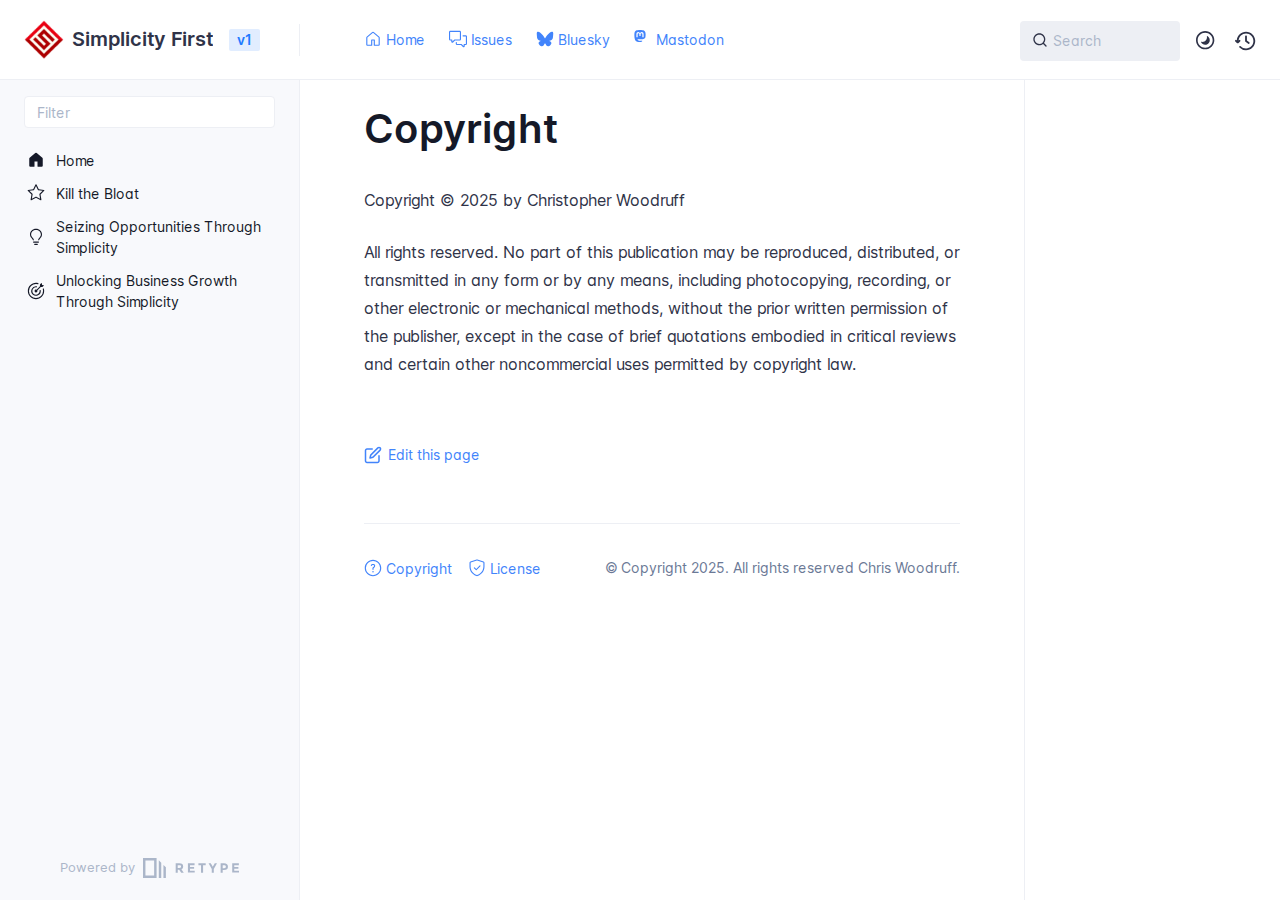
==== copyright/index.html @ 8ca4e06e "Refreshes Retype-generated documentation." ====
<!DOCTYPE html>
<html lang="en" class="h-full">
<head>
    <script async src="https://www.googletagmanager.com/gtag/js?id=G-XQ086SCL5T"></script>
    <script data-cfasync="false">window.dataLayer = window.dataLayer || [];function gtag(){dataLayer.push(arguments);}gtag('js', new Date());gtag('config', 'G-XQ086SCL5T');</script>

    <meta charset="UTF-8">
    <meta name="viewport" content="width=device-width,initial-scale=1">
    <meta name="turbo-root" content="/simplicity-first-dev">
    <meta name="turbo-cache-control" content="no-cache" data-turbo-track="reload" data-track-token="3.6.0.795551526939">

    <!-- See retype.com -->
    <meta name="generator" content="Retype 3.6.0">

    <!-- Primary Meta Tags -->
    <title>Copyright</title>
    <meta name="title" content="Copyright">
    <meta name="description" content="Copyright © 2025 by Christopher Woodruff">

    <!-- Canonical -->
    <link rel="canonical" href="https://cwoodruff.github.io/simplicity-first-dev/copyright/">

    <!-- Open Graph / Facebook -->
    <meta property="og:type" content="website">
    <meta property="og:url" content="https://cwoodruff.github.io/simplicity-first-dev/copyright/">
    <meta property="og:title" content="Copyright">
    <meta property="og:description" content="Copyright © 2025 by Christopher Woodruff">

    <!-- Twitter -->
    <meta property="twitter:card" content="summary_large_image">
    <meta property="twitter:url" content="https://cwoodruff.github.io/simplicity-first-dev/copyright/">
    <meta property="twitter:title" content="Copyright">
    <meta property="twitter:description" content="Copyright © 2025 by Christopher Woodruff">

    <script data-cfasync="false">(function () { var el = document.documentElement, m = localStorage.getItem("doc_theme"), wm = window.matchMedia; if (m === "dark" || (!m && wm && wm("(prefers-color-scheme: dark)").matches)) { el.classList.add("dark") } else { el.classList.remove("dark") } })();</script>

    <link href="../images/favicon.ico" rel="icon">
    <link href="../resources/css/retype.css?v=3.6.0.795551526939" rel="stylesheet">

    <script data-cfasync="false" src="../resources/js/config.js?v=3.6.0.795551526939" data-turbo-eval="false" defer></script>
    <script data-cfasync="false" src="../resources/js/retype.js?v=3.6.0" data-turbo-eval="false" defer></script>
    <script id="lunr-js" data-cfasync="false" src="../resources/js/lunr.js?v=3.6.0.795551526939" data-turbo-eval="false" defer></script>
</head>
<body>
    <div id="docs-app" class="relative text-base antialiased text-gray-700 bg-white font-body dark:bg-dark-850 dark:text-dark-300">
        <div class="absolute bottom-0 left-0 bg-gray-100 dark:bg-dark-800" style="top: 5rem; right: 50%"></div>
    
        <header id="docs-site-header" class="sticky top-0 z-30 flex w-full h-16 bg-white border-b border-gray-200 md:h-20 dark:bg-dark-850 dark:border-dark-650">
            <div class="container relative flex items-center justify-between pr-6 grow md:justify-start">
                <!-- Mobile menu button skeleton -->
                <button v-cloak class="skeleton docs-mobile-menu-button flex items-center justify-center shrink-0 overflow-hidden dark:text-white focus:outline-none rounded-full w-10 h-10 ml-3.5 md:hidden"><svg xmlns="http://www.w3.org/2000/svg" class="mb-px shrink-0" width="24" height="24" viewBox="0 0 24 24" role="presentation" style="margin-bottom: 0px;"><g fill="currentColor"><path d="M2 4h20v2H2zM2 11h20v2H2zM2 18h20v2H2z"></path></g></svg></button>
                <div v-cloak id="docs-sidebar-toggle"></div>
        
                <!-- Logo -->
                <div class="flex items-center justify-between h-full py-2 md:w-75">
                    <div class="flex items-center px-2 md:px-6">
                        <a id="docs-site-logo" href="../" class="flex items-center leading-snug text-xl">
                            <span class="w-10 mr-2 grow-0 shrink-0 overflow-hidden">
                                <img class="max-h-10 dark:hidden md:inline-block" src="../images/simplicity-first-200.png">
                                <img class="max-h-10 hidden dark:inline-block" src="../images/simplicity-first-200.png">
                            </span>
                            <span class="dark:text-white font-semibold line-clamp-1 md:line-clamp-2">Simplicity First</span>
                        </a><span class="hidden px-2 py-1 ml-4 text-sm font-semibold leading-none text-root-logo-label-text bg-root-logo-label-bg rounded-sm md:inline-block">v1</span>
                    </div>
        
                    <span class="hidden h-8 border-r md:inline-block dark:border-dark-650"></span>
                </div>
        
                <div class="flex justify-between md:grow">
                    <!-- Top Nav -->
                    <nav class="hidden md:flex">
                        <ul class="flex flex-col mb-4 md:pl-16 md:mb-0 md:flex-row md:items-center">
                            <li class="mr-6">
                                <a class="py-2 md:mb-0 inline-flex items-center text-sm whitespace-nowrap transition-colors duration-200 ease-linear md:text-blue-500 dark:text-blue-400 hover:text-blue-800 dark:hover:text-blue-200" href="../">
                                    <svg xmlns="http://www.w3.org/2000/svg" class="mb-px mr-1" width="18" height="18" viewBox="0 0 24 24" role="presentation">
                                        <g fill="currentColor">
                                            <path d="M11.03 2.59a1.501 1.501 0 0 1 1.94 0l7.5 6.363a1.5 1.5 0 0 1 .53 1.144V19.5a1.5 1.5 0 0 1-1.5 1.5h-5.75a.75.75 0 0 1-.75-.75V14h-2v6.25a.75.75 0 0 1-.75.75H4.5A1.5 1.5 0 0 1 3 19.5v-9.403c0-.44.194-.859.53-1.144ZM12 3.734l-7.5 6.363V19.5h5v-6.25a.75.75 0 0 1 .75-.75h3.5a.75.75 0 0 1 .75.75v6.25h5v-9.403Z"/>
                                        </g>
                                    </svg>
                                    <span>Home</span>
                                </a>
                            </li>
                            <li class="mr-6">
                                <a class="py-2 md:mb-0 inline-flex items-center text-sm whitespace-nowrap transition-colors duration-200 ease-linear md:text-blue-500 dark:text-blue-400 hover:text-blue-800 dark:hover:text-blue-200" href="https://github.com/cwoodruff/simplicity-first-dev/issues" target="_blank">
                                    <svg xmlns="http://www.w3.org/2000/svg" class="mb-px mr-1" width="18" height="18" viewBox="0 0 24 24" role="presentation">
                                        <g fill="currentColor">
                                            <path d="M1.75 1h12.5c.966 0 1.75.784 1.75 1.75v9.5A1.75 1.75 0 0 1 14.25 14H8.061l-2.574 2.573A1.458 1.458 0 0 1 3 15.543V14H1.75A1.75 1.75 0 0 1 0 12.25v-9.5C0 1.784.784 1 1.75 1ZM1.5 2.75v9.5c0 .138.112.25.25.25h2a.75.75 0 0 1 .75.75v2.19l2.72-2.72a.749.749 0 0 1 .53-.22h6.5a.25.25 0 0 0 .25-.25v-9.5a.25.25 0 0 0-.25-.25H1.75a.25.25 0 0 0-.25.25Z"/><path d="M22.5 8.75a.25.25 0 0 0-.25-.25h-3.5a.75.75 0 0 1 0-1.5h3.5c.966 0 1.75.784 1.75 1.75v9.5A1.75 1.75 0 0 1 22.25 20H21v1.543a1.457 1.457 0 0 1-2.487 1.03L15.939 20H10.75A1.75 1.75 0 0 1 9 18.25v-1.465a.75.75 0 0 1 1.5 0v1.465c0 .138.112.25.25.25h5.5a.75.75 0 0 1 .53.22l2.72 2.72v-2.19a.75.75 0 0 1 .75-.75h2a.25.25 0 0 0 .25-.25v-9.5Z"/>
                                        </g>
                                    </svg>
                                    <span>Issues</span>
                                </a>
                            </li>
                            <li class="mr-6">
                                <a class="py-2 md:mb-0 inline-flex items-center text-sm whitespace-nowrap transition-colors duration-200 ease-linear md:text-blue-500 dark:text-blue-400 hover:text-blue-800 dark:hover:text-blue-200" href="https://bsky.app/profile/woodruff.dev" target="_blank">
                                    <svg xmlns="http://www.w3.org/2000/svg" class="mb-px mr-1" width="18" height="18" viewBox="0 0 24 24" role="presentation">
                                        <g fill="currentColor">
                                            <path d="M18.231,3.618c-2.312,1.736-4.785,5.107-5.948,7.244c-0.123,0.226-0.444,0.226-0.567,0	c-1.163-2.137-3.636-5.508-5.948-7.244C3.949,2.252,1,1.195,1,4.559c0,0.672,0.385,5.643,0.611,6.451	c0.606,2.169,2.454,3.089,4.437,3.195c0.19,0.01,0.222,0.261,0.043,0.324c-2.988,1.048-3.518,3.196-1.424,5.344	c3.826,3.894,5.814,0.647,6.733-1.514c0.224-0.525,0.977-0.525,1.2,0c0.92,2.161,2.907,5.408,6.733,1.514	c2.093-2.148,1.564-4.296-1.424-5.344c-0.179-0.063-0.146-0.313,0.043-0.324c1.983-0.106,3.83-1.026,4.437-3.195	C22.615,10.203,23,5.231,23,4.559C23,1.195,20.051,2.252,18.231,3.618z"></path>
                                        </g>
                                    </svg>
                                    <span>Bluesky</span>
                                </a>
                            </li>
                            <li class="mr-6">
                                <a class="py-2 md:mb-0 inline-flex items-center text-sm whitespace-nowrap transition-colors duration-200 ease-linear md:text-blue-500 dark:text-blue-400 hover:text-blue-800 dark:hover:text-blue-200" href="https://mastodon.social/@cwoodruff" target="_blank">
                                    <svg xmlns="http://www.w3.org/2000/svg" class="mb-px mr-1" width="18" height="18" viewBox="0 0 24 24" role="presentation">
                                        <g fill="currentColor">
                                            <path d="M11.19 12.195c2.016-.24 3.77-1.475 3.99-2.603.348-1.778.32-4.339.32-4.339 0-3.47-2.286-4.488-2.286-4.488C12.062.238 10.083.017 8.027 0h-.05C5.92.017 3.942.238 2.79.765c0 0-2.285 1.017-2.285 4.488l-.002.662c-.004.64-.007 1.35.011 2.091.083 3.394.626 6.74 3.78 7.57 1.454.383 2.703.463 3.709.408 1.823-.1 2.847-.647 2.847-.647l-.06-1.317s-1.303.41-2.767.36c-1.45-.05-2.98-.156-3.215-1.928a4 4 0 0 1-.033-.496s1.424.346 3.228.428c1.103.05 2.137-.064 3.188-.189zm1.613-2.47H11.13v-4.08c0-.859-.364-1.295-1.091-1.295-.804 0-1.207.517-1.207 1.541v2.233H7.168V5.89c0-1.024-.403-1.541-1.207-1.541-.727 0-1.091.436-1.091 1.296v4.079H3.197V5.522q0-1.288.66-2.046c.456-.505 1.052-.764 1.793-.764.856 0 1.504.328 1.933.983L8 4.39l.417-.695c.429-.655 1.077-.983 1.934-.983.74 0 1.336.259 1.791.764q.662.757.661 2.046z"/>
                                        </g>
                                    </svg>
                                    <span>Mastodon</span>
                                </a>
                            </li>
        
                        </ul>
                    </nav>
        
                    <!-- Header Right Skeleton -->
                    <div v-cloak class="flex justify-end grow skeleton">
        
                        <!-- Search input mock -->
                        <div class="relative hidden w-40 lg:block lg:max-w-sm lg:ml-auto">
                            <div class="absolute flex items-center justify-center h-full pl-3 dark:text-dark-300">
                                <svg xmlns="http://www.w3.org/2000/svg" class="icon-base" width="16" height="16" viewBox="0 0 24 24" aria-labelledby="icon" role="presentation" style="margin-bottom: 1px;"><g fill="currentColor" ><path d="M21.71 20.29l-3.68-3.68A8.963 8.963 0 0020 11c0-4.96-4.04-9-9-9s-9 4.04-9 9 4.04 9 9 9c2.12 0 4.07-.74 5.61-1.97l3.68 3.68c.2.19.45.29.71.29s.51-.1.71-.29c.39-.39.39-1.03 0-1.42zM4 11c0-3.86 3.14-7 7-7s7 3.14 7 7c0 1.92-.78 3.66-2.04 4.93-.01.01-.02.01-.02.01-.01.01-.01.01-.01.02A6.98 6.98 0 0111 18c-3.86 0-7-3.14-7-7z" ></path></g></svg>
                            </div>
                            <input class="w-full h-10 placeholder-gray-400 transition-colors duration-200 ease-in bg-gray-200 border border-transparent rounded md:text-sm hover:bg-white hover:border-gray-300 focus:outline-none focus:bg-white focus:border-gray-500 dark:bg-dark-600 dark:border-dark-600 dark:placeholder-dark-400" style="padding: 0.625rem 0.75rem 0.625rem 2rem" type="text" placeholder="Search">
                        </div>
        
                        <!-- Mobile search button -->
                        <div class="flex items-center justify-center w-10 h-10 lg:hidden">
                            <svg xmlns="http://www.w3.org/2000/svg" class="shrink-0 icon-base" width="20" height="20" viewBox="0 0 24 24" aria-labelledby="icon" role="presentation" style="margin-bottom: 0px;"><g fill="currentColor" ><path d="M21.71 20.29l-3.68-3.68A8.963 8.963 0 0020 11c0-4.96-4.04-9-9-9s-9 4.04-9 9 4.04 9 9 9c2.12 0 4.07-.74 5.61-1.97l3.68 3.68c.2.19.45.29.71.29s.51-.1.71-.29c.39-.39.39-1.03 0-1.42zM4 11c0-3.86 3.14-7 7-7s7 3.14 7 7c0 1.92-.78 3.66-2.04 4.93-.01.01-.02.01-.02.01-.01.01-.01.01-.01.02A6.98 6.98 0 0111 18c-3.86 0-7-3.14-7-7z" ></path></g></svg>
                        </div>
        
                        <!-- Dark mode switch placeholder -->
                        <div class="w-10 h-10 lg:ml-2"></div>
        
                        <!-- History button -->
                        <div class="flex items-center justify-center w-10 h-10" style="margin-right: -0.625rem;">
                            <svg xmlns="http://www.w3.org/2000/svg" class="shrink-0 icon-base" width="22" height="22" viewBox="0 0 24 24" aria-labelledby="icon" role="presentation" style="margin-bottom: 0px;"><g fill="currentColor" ><g ><path d="M12.01 6.01c-.55 0-1 .45-1 1V12a1 1 0 00.4.8l3 2.22a.985.985 0 001.39-.2.996.996 0 00-.21-1.4l-2.6-1.92V7.01c.02-.55-.43-1-.98-1z"></path><path d="M12.01 1.91c-5.33 0-9.69 4.16-10.05 9.4l-.29-.26a.997.997 0 10-1.34 1.48l1.97 1.79c.19.17.43.26.67.26s.48-.09.67-.26l1.97-1.79a.997.997 0 10-1.34-1.48l-.31.28c.34-4.14 3.82-7.41 8.05-7.41 4.46 0 8.08 3.63 8.08 8.09s-3.63 8.08-8.08 8.08c-2.18 0-4.22-.85-5.75-2.4a.996.996 0 10-1.42 1.4 10.02 10.02 0 007.17 2.99c5.56 0 10.08-4.52 10.08-10.08.01-5.56-4.52-10.09-10.08-10.09z"></path></g></g></svg>
                        </div>
                    </div>
        
                    <div v-cloak class="flex justify-end grow">
                        <div id="docs-mobile-search-button"></div>
                        <doc-search-desktop></doc-search-desktop>
        
                        <doc-theme-switch class="lg:ml-2"></doc-theme-switch>
                        <doc-history></doc-history>
                    </div>
                </div>
            </div>
        </header>
    
        <div class="container relative flex bg-white">
            <!-- Sidebar Skeleton -->
            <div v-cloak class="fixed flex flex-col shrink-0 duration-300 ease-in-out bg-gray-100 border-gray-200 sidebar top-20 w-75 border-r h-screen md:sticky transition-transform skeleton dark:bg-dark-800 dark:border-dark-650">
            
                <!-- Render this div, if config.showSidebarFilter is `true` -->
                <div class="flex items-center h-16 px-6">
                    <input class="w-full h-8 px-3 py-2 transition-colors duration-200 ease-linear bg-white border border-gray-200 rounded shadow-none text-sm focus:outline-none focus:border-gray-600 dark:bg-dark-600 dark:border-dark-600" type="text" placeholder="Filter">
                </div>
            
                <div class="pl-6 mt-1 mb-4">
                    <div class="w-32 h-3 mb-4 bg-gray-200 rounded-full loading dark:bg-dark-600"></div>
                    <div class="w-48 h-3 mb-4 bg-gray-200 rounded-full loading dark:bg-dark-600"></div>
                    <div class="w-40 h-3 mb-4 bg-gray-200 rounded-full loading dark:bg-dark-600"></div>
                    <div class="w-32 h-3 mb-4 bg-gray-200 rounded-full loading dark:bg-dark-600"></div>
                    <div class="w-48 h-3 mb-4 bg-gray-200 rounded-full loading dark:bg-dark-600"></div>
                    <div class="w-40 h-3 mb-4 bg-gray-200 rounded-full loading dark:bg-dark-600"></div>
                </div>
            
                <div class="shrink-0 mt-auto bg-transparent dark:border-dark-650">
                    <a class="flex items-center justify-center flex-nowrap h-16 text-gray-400 dark:text-dark-400 hover:text-gray-700 dark:hover:text-dark-300 transition-colors duration-150 ease-in docs-powered-by" target="_blank" href="https://retype.com/" rel="noopener">
                        <span class="text-xs whitespace-nowrap">Powered by</span>
                        <svg xmlns="http://www.w3.org/2000/svg" class="ml-2" fill="currentColor" width="96" height="20" overflow="visible"><path d="M0 0v20h13.59V0H0zm11.15 17.54H2.44V2.46h8.71v15.08zM15.8 20h2.44V4.67L15.8 2.22zM20.45 6.89V20h2.44V9.34z"/><g><path d="M40.16 8.44c0 1.49-.59 2.45-1.75 2.88l2.34 3.32h-2.53l-2.04-2.96h-1.43v2.96h-2.06V5.36h3.5c1.43 0 2.46.24 3.07.73s.9 1.27.9 2.35zm-2.48 1.1c.26-.23.38-.59.38-1.09 0-.5-.13-.84-.4-1.03s-.73-.28-1.39-.28h-1.54v2.75h1.5c.72 0 1.2-.12 1.45-.35zM51.56 5.36V7.2h-4.59v1.91h4.13v1.76h-4.13v1.92h4.74v1.83h-6.79V5.36h6.64zM60.09 7.15v7.48h-2.06V7.15h-2.61V5.36h7.28v1.79h-2.61zM70.81 14.64h-2.06v-3.66l-3.19-5.61h2.23l1.99 3.45 1.99-3.45H74l-3.19 5.61v3.66zM83.99 6.19c.65.55.97 1.4.97 2.55s-.33 1.98-1 2.51-1.68.8-3.04.8h-1.23v2.59h-2.06V5.36h3.26c1.42 0 2.45.28 3.1.83zm-1.51 3.65c.25-.28.37-.69.37-1.22s-.16-.92-.48-1.14c-.32-.23-.82-.34-1.5-.34H79.7v3.12h1.38c.68 0 1.15-.14 1.4-.42zM95.85 5.36V7.2h-4.59v1.91h4.13v1.76h-4.13v1.92H96v1.83h-6.79V5.36h6.64z"/></g></svg>
                    </a>
                </div>
            </div>
            
            <!-- Sidebar component -->
            <doc-sidebar v-cloak>
                <template #sidebar-footer>
                    <div class="shrink-0 mt-auto border-t md:bg-transparent md:border-none dark:border-dark-650">
            
                        <div class="py-3 px-6 md:hidden border-b dark:border-dark-650">
                            <nav>
                                <ul class="flex flex-wrap justify-center items-center">
                                    <li class="mr-6">
                                        <a class="block py-1 inline-flex items-center text-sm whitespace-nowrap transition-colors duration-200 ease-linear md:text-blue-500 dark:text-blue-400 hover:text-blue-800 dark:hover:text-blue-200" href="../">
                                            <svg xmlns="http://www.w3.org/2000/svg" class="mb-px mr-1" width="18" height="18" viewBox="0 0 24 24" role="presentation">
                                                <g fill="currentColor">
                                                    <path d="M11.03 2.59a1.501 1.501 0 0 1 1.94 0l7.5 6.363a1.5 1.5 0 0 1 .53 1.144V19.5a1.5 1.5 0 0 1-1.5 1.5h-5.75a.75.75 0 0 1-.75-.75V14h-2v6.25a.75.75 0 0 1-.75.75H4.5A1.5 1.5 0 0 1 3 19.5v-9.403c0-.44.194-.859.53-1.144ZM12 3.734l-7.5 6.363V19.5h5v-6.25a.75.75 0 0 1 .75-.75h3.5a.75.75 0 0 1 .75.75v6.25h5v-9.403Z"/>
                                                </g>
                                            </svg>
                                            <span>Home</span>
                                        </a>
                                    </li>
                                    <li class="mr-6">
                                        <a class="block py-1 inline-flex items-center text-sm whitespace-nowrap transition-colors duration-200 ease-linear md:text-blue-500 dark:text-blue-400 hover:text-blue-800 dark:hover:text-blue-200" href="https://github.com/cwoodruff/simplicity-first-dev/issues" target="_blank">
                                            <svg xmlns="http://www.w3.org/2000/svg" class="mb-px mr-1" width="18" height="18" viewBox="0 0 24 24" role="presentation">
                                                <g fill="currentColor">
                                                    <path d="M1.75 1h12.5c.966 0 1.75.784 1.75 1.75v9.5A1.75 1.75 0 0 1 14.25 14H8.061l-2.574 2.573A1.458 1.458 0 0 1 3 15.543V14H1.75A1.75 1.75 0 0 1 0 12.25v-9.5C0 1.784.784 1 1.75 1ZM1.5 2.75v9.5c0 .138.112.25.25.25h2a.75.75 0 0 1 .75.75v2.19l2.72-2.72a.749.749 0 0 1 .53-.22h6.5a.25.25 0 0 0 .25-.25v-9.5a.25.25 0 0 0-.25-.25H1.75a.25.25 0 0 0-.25.25Z"/><path d="M22.5 8.75a.25.25 0 0 0-.25-.25h-3.5a.75.75 0 0 1 0-1.5h3.5c.966 0 1.75.784 1.75 1.75v9.5A1.75 1.75 0 0 1 22.25 20H21v1.543a1.457 1.457 0 0 1-2.487 1.03L15.939 20H10.75A1.75 1.75 0 0 1 9 18.25v-1.465a.75.75 0 0 1 1.5 0v1.465c0 .138.112.25.25.25h5.5a.75.75 0 0 1 .53.22l2.72 2.72v-2.19a.75.75 0 0 1 .75-.75h2a.25.25 0 0 0 .25-.25v-9.5Z"/>
                                                </g>
                                            </svg>
                                            <span>Issues</span>
                                        </a>
                                    </li>
                                    <li class="mr-6">
                                        <a class="block py-1 inline-flex items-center text-sm whitespace-nowrap transition-colors duration-200 ease-linear md:text-blue-500 dark:text-blue-400 hover:text-blue-800 dark:hover:text-blue-200" href="https://bsky.app/profile/woodruff.dev" target="_blank">
                                            <svg xmlns="http://www.w3.org/2000/svg" class="mb-px mr-1" width="18" height="18" viewBox="0 0 24 24" role="presentation">
                                                <g fill="currentColor">
                                                    <path d="M18.231,3.618c-2.312,1.736-4.785,5.107-5.948,7.244c-0.123,0.226-0.444,0.226-0.567,0	c-1.163-2.137-3.636-5.508-5.948-7.244C3.949,2.252,1,1.195,1,4.559c0,0.672,0.385,5.643,0.611,6.451	c0.606,2.169,2.454,3.089,4.437,3.195c0.19,0.01,0.222,0.261,0.043,0.324c-2.988,1.048-3.518,3.196-1.424,5.344	c3.826,3.894,5.814,0.647,6.733-1.514c0.224-0.525,0.977-0.525,1.2,0c0.92,2.161,2.907,5.408,6.733,1.514	c2.093-2.148,1.564-4.296-1.424-5.344c-0.179-0.063-0.146-0.313,0.043-0.324c1.983-0.106,3.83-1.026,4.437-3.195	C22.615,10.203,23,5.231,23,4.559C23,1.195,20.051,2.252,18.231,3.618z"></path>
                                                </g>
                                            </svg>
                                            <span>Bluesky</span>
                                        </a>
                                    </li>
                                    <li class="mr-6">
                                        <a class="block py-1 inline-flex items-center text-sm whitespace-nowrap transition-colors duration-200 ease-linear md:text-blue-500 dark:text-blue-400 hover:text-blue-800 dark:hover:text-blue-200" href="https://mastodon.social/@cwoodruff" target="_blank">
                                            <svg xmlns="http://www.w3.org/2000/svg" class="mb-px mr-1" width="18" height="18" viewBox="0 0 24 24" role="presentation">
                                                <g fill="currentColor">
                                                    <path d="M11.19 12.195c2.016-.24 3.77-1.475 3.99-2.603.348-1.778.32-4.339.32-4.339 0-3.47-2.286-4.488-2.286-4.488C12.062.238 10.083.017 8.027 0h-.05C5.92.017 3.942.238 2.79.765c0 0-2.285 1.017-2.285 4.488l-.002.662c-.004.64-.007 1.35.011 2.091.083 3.394.626 6.74 3.78 7.57 1.454.383 2.703.463 3.709.408 1.823-.1 2.847-.647 2.847-.647l-.06-1.317s-1.303.41-2.767.36c-1.45-.05-2.98-.156-3.215-1.928a4 4 0 0 1-.033-.496s1.424.346 3.228.428c1.103.05 2.137-.064 3.188-.189zm1.613-2.47H11.13v-4.08c0-.859-.364-1.295-1.091-1.295-.804 0-1.207.517-1.207 1.541v2.233H7.168V5.89c0-1.024-.403-1.541-1.207-1.541-.727 0-1.091.436-1.091 1.296v4.079H3.197V5.522q0-1.288.66-2.046c.456-.505 1.052-.764 1.793-.764.856 0 1.504.328 1.933.983L8 4.39l.417-.695c.429-.655 1.077-.983 1.934-.983.74 0 1.336.259 1.791.764q.662.757.661 2.046z"/>
                                                </g>
                                            </svg>
                                            <span>Mastodon</span>
                                        </a>
                                    </li>
            
                                </ul>
                            </nav>
                        </div>
            
                        <a class="flex items-center justify-center flex-nowrap h-16 text-gray-400 dark:text-dark-400 hover:text-gray-700 dark:hover:text-dark-300 transition-colors duration-150 ease-in docs-powered-by" target="_blank" href="https://retype.com/" rel="noopener">
                            <span class="text-xs whitespace-nowrap">Powered by</span>
                            <svg xmlns="http://www.w3.org/2000/svg" class="ml-2" fill="currentColor" width="96" height="20" overflow="visible"><path d="M0 0v20h13.59V0H0zm11.15 17.54H2.44V2.46h8.71v15.08zM15.8 20h2.44V4.67L15.8 2.22zM20.45 6.89V20h2.44V9.34z"/><g><path d="M40.16 8.44c0 1.49-.59 2.45-1.75 2.88l2.34 3.32h-2.53l-2.04-2.96h-1.43v2.96h-2.06V5.36h3.5c1.43 0 2.46.24 3.07.73s.9 1.27.9 2.35zm-2.48 1.1c.26-.23.38-.59.38-1.09 0-.5-.13-.84-.4-1.03s-.73-.28-1.39-.28h-1.54v2.75h1.5c.72 0 1.2-.12 1.45-.35zM51.56 5.36V7.2h-4.59v1.91h4.13v1.76h-4.13v1.92h4.74v1.83h-6.79V5.36h6.64zM60.09 7.15v7.48h-2.06V7.15h-2.61V5.36h7.28v1.79h-2.61zM70.81 14.64h-2.06v-3.66l-3.19-5.61h2.23l1.99 3.45 1.99-3.45H74l-3.19 5.61v3.66zM83.99 6.19c.65.55.97 1.4.97 2.55s-.33 1.98-1 2.51-1.68.8-3.04.8h-1.23v2.59h-2.06V5.36h3.26c1.42 0 2.45.28 3.1.83zm-1.51 3.65c.25-.28.37-.69.37-1.22s-.16-.92-.48-1.14c-.32-.23-.82-.34-1.5-.34H79.7v3.12h1.38c.68 0 1.15-.14 1.4-.42zM95.85 5.36V7.2h-4.59v1.91h4.13v1.76h-4.13v1.92H96v1.83h-6.79V5.36h6.64z"/></g></svg>
                        </a>
                    </div>
                </template>
            </doc-sidebar>
    
            <div class="grow min-w-0 dark:bg-dark-850">
                <!-- Render "toolbar" template here on api pages --><!-- Render page content -->
                <div class="flex">
                    <div class="min-w-0 p-4 grow md:px-16">
                        <main class="relative pb-12 lg:pt-2">
                            <div class="docs-markdown" id="docs-content">
                                <!-- Rendered if sidebar right is enabled -->
                                <div id="docs-sidebar-right-toggle"></div>
                                <!-- Page content  -->
<doc-anchor-target id="copyright" class="break-words">
    <h1>
        <doc-anchor-trigger class="header-anchor-trigger" to="#copyright">#</doc-anchor-trigger>
        <span>Copyright</span>
    </h1>
</doc-anchor-target>
<p>Copyright © 2025 by Christopher Woodruff</p>
<p>All rights reserved. No part of this publication may be reproduced, distributed, or transmitted in any form or by any means, including photocopying, recording, or other electronic or mechanical methods, without the prior written permission of the publisher, except in the case of brief quotations embodied in critical reviews and certain other noncommercial uses permitted by copyright law.</p>

                                
                                <!-- Required only on API pages -->
                                <doc-toolbar-member-filter-no-results></doc-toolbar-member-filter-no-results>
                            </div>
                            <footer class="clear-both">
                                <div class="flex flex-wrap items-center justify-between mt-14">
                                    <a class="my-2.5 inline-flex items-center text-sm whitespace-nowrap text-blue-500 dark:text-blue-400 hover:text-blue-700 hover:underline" href="https://github.com/cwoodruff/simplicity-first-dev/blob/main/copyright.md" target="_blank" rel="noopener">
                                        <svg class="mr-1.5" xmlns="http://www.w3.org/2000/svg" width="18" height="18" viewBox="0 0 24 24" fill="currentColor" overflow="visible"><path d="M20 12c-.55 0-1 .45-1 1v7c0 .55-.45 1-1 1H4c-.55 0-1-.45-1-1V6c0-.55.45-1 1-1h7c.55 0 1-.45 1-1s-.45-1-1-1H4C2.35 3 1 4.35 1 6v14c0 1.65 1.35 3 3 3h14c1.65 0 3-1.35 3-3v-7c0-.55-.45-1-1-1z" /><path d="M22.21 1.79c-1.18-1.18-3.24-1.18-4.41 0l-9.5 9.5c-.13.13-.22.29-.26.46l-1 4c-.08.34.01.7.26.95.18.2.44.3.7.3.08 0 .16-.01.24-.03l4-1c.18-.04.34-.13.46-.26l9.5-9.5c1.22-1.22 1.22-3.2.01-4.42zm-1.42 3l-9.3 9.3-2.11.53.53-2.11 9.3-9.3c.42-.42 1.16-.42 1.59 0 .43.43.43 1.15-.01 1.58z" /><path fill="none" d="M0 0h24v24H0z" /></svg>
                                        <span>Edit this page</span>
                                    </a>
                                </div>
                            
                            </footer>
                        </main>
                
                        <div class="border-t dark:border-dark-650 pt-6 mb-8">
                            <footer class="flex flex-wrap items-center justify-between">
                                <div>
                                    <ul class="flex flex-wrap items-center text-sm">
                                        <li>
                                            <a class="inline-flex items-center mr-4 py-2 text-sm whitespace-nowrap transition-colors duration-200 ease-linear text-blue-500 dark:text-blue-400 hover:text-blue-800 dark:hover:text-blue-200 md:mb-0" href="../copyright/">
                                                <svg xmlns="http://www.w3.org/2000/svg" class="mb-px mr-1" width="18" height="18" viewBox="0 0 24 24" role="presentation">
                                                    <g fill="currentColor">
                                                        <path d="M10.97 8.265a1.45 1.45 0 0 0-.487.57.75.75 0 0 1-1.341-.67c.2-.402.513-.826.997-1.148C10.627 6.69 11.244 6.5 12 6.5c.658 0 1.369.195 1.934.619a2.45 2.45 0 0 1 1.004 2.006c0 1.033-.513 1.72-1.027 2.215-.19.183-.399.358-.579.508l-.147.123a4.329 4.329 0 0 0-.435.409v1.37a.75.75 0 1 1-1.5 0v-1.473c0-.237.067-.504.247-.736.22-.28.486-.517.718-.714l.183-.153.001-.001c.172-.143.324-.27.47-.412.368-.355.569-.676.569-1.136a.953.953 0 0 0-.404-.806C12.766 8.118 12.384 8 12 8c-.494 0-.814.121-1.03.265ZM13 17a1 1 0 1 1-2 0 1 1 0 0 1 2 0Z"/><path d="M12 1c6.075 0 11 4.925 11 11s-4.925 11-11 11S1 18.075 1 12 5.925 1 12 1ZM2.5 12a9.5 9.5 0 0 0 9.5 9.5 9.5 9.5 0 0 0 9.5-9.5A9.5 9.5 0 0 0 12 2.5 9.5 9.5 0 0 0 2.5 12Z"/>
                                                    </g>
                                                </svg>
                                                <span>Copyright</span>
                                            </a>
                                        </li>
                                        <li>
                                            <a class="inline-flex items-center mr-4 py-2 text-sm whitespace-nowrap transition-colors duration-200 ease-linear text-blue-500 dark:text-blue-400 hover:text-blue-800 dark:hover:text-blue-200 md:mb-0" href="../license/">
                                                <svg xmlns="http://www.w3.org/2000/svg" class="mb-px mr-1" width="18" height="18" viewBox="0 0 24 24" role="presentation">
                                                    <g fill="currentColor">
                                                        <path d="M16.53 9.78a.75.75 0 0 0-1.06-1.06L11 13.19l-1.97-1.97a.75.75 0 0 0-1.06 1.06l2.5 2.5a.75.75 0 0 0 1.06 0l5-5Z"/><path d="m12.54.637 8.25 2.675A1.75 1.75 0 0 1 22 4.976V10c0 6.19-3.771 10.704-9.401 12.83a1.704 1.704 0 0 1-1.198 0C5.77 20.705 2 16.19 2 10V4.976c0-.758.489-1.43 1.21-1.664L11.46.637a1.748 1.748 0 0 1 1.08 0Zm-.617 1.426-8.25 2.676a.249.249 0 0 0-.173.237V10c0 5.46 3.28 9.483 8.43 11.426a.199.199 0 0 0 .14 0C17.22 19.483 20.5 15.461 20.5 10V4.976a.25.25 0 0 0-.173-.237l-8.25-2.676a.253.253 0 0 0-.154 0Z"/>
                                                    </g>
                                                </svg>
                                                <span>License</span>
                                            </a>
                                        </li>
                                    </ul>
                                </div>
                                <div class="docs-copyright py-2 text-gray-500 dark:text-dark-350 text-sm leading-relaxed"><p>© Copyright 2025. All rights reserved Chris Woodruff.</p></div>
                            </footer>
                        </div>
                    </div>
                
                    <!-- Rendered if sidebar right is enabled -->
                    <!-- Sidebar right skeleton-->
                    <div v-cloak class="fixed top-0 bottom-0 right-0 translate-x-full bg-white border-gray-200 lg:sticky lg:border-l lg:shrink-0 lg:pt-6 lg:transform-none sm:w-1/2 lg:w-64 lg:z-0 md:w-104 sidebar-right skeleton dark:bg-dark-850 dark:border-dark-650">
                        <div class="pl-5">
                            <div class="w-32 h-3 mb-4 bg-gray-200 dark:bg-dark-600 rounded-full loading"></div>
                            <div class="w-48 h-3 mb-4 bg-gray-200 dark:bg-dark-600 rounded-full loading"></div>
                            <div class="w-40 h-3 mb-4 bg-gray-200 dark:bg-dark-600 rounded-full loading"></div>
                        </div>
                    </div>
                
                    <!-- User should be able to hide sidebar right -->
                    <doc-sidebar-right v-cloak></doc-sidebar-right>
                </div>

            </div>
        </div>
    
        <doc-search-mobile></doc-search-mobile>
        <doc-back-to-top></doc-back-to-top>
    </div>


    <div id="docs-overlay-target"></div>

    <script data-cfasync="false">window.__DOCS__ = { "title": "Copyright", level: 1, icon: "file", hasPrism: false, hasMermaid: false, hasMath: false, tocDepth: 23 }</script>
</body>
</html>
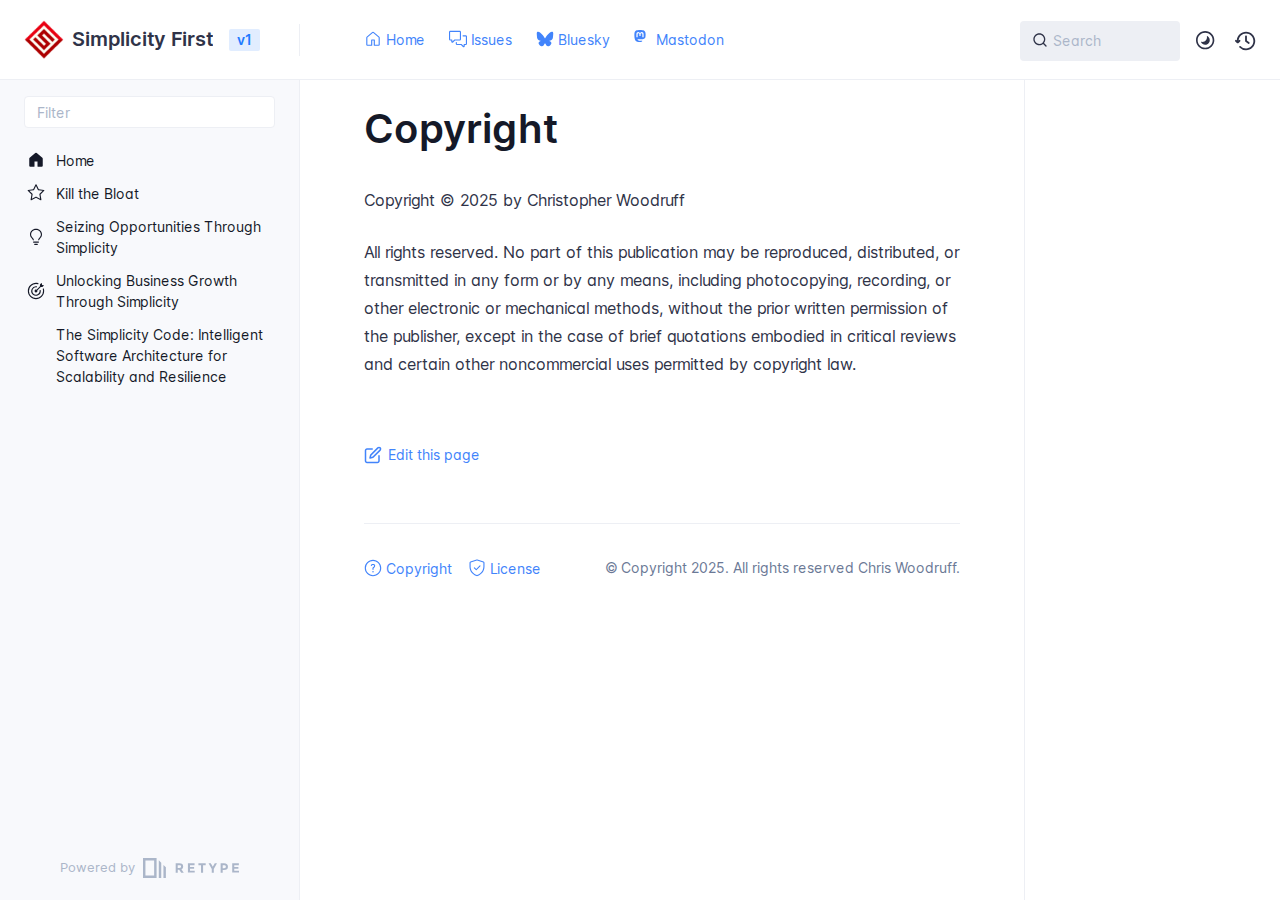
==== commit da9e46bb: "Refreshes Retype-generated documentation." ====
--- a/copyright/index.html
+++ b/copyright/index.html
@@ -7,7 +7,7 @@
     <meta charset="UTF-8">
     <meta name="viewport" content="width=device-width,initial-scale=1">
     <meta name="turbo-root" content="/simplicity-first-dev">
-    <meta name="turbo-cache-control" content="no-cache" data-turbo-track="reload" data-track-token="3.6.0.795551526939">
+    <meta name="turbo-cache-control" content="no-cache" data-turbo-track="reload" data-track-token="3.6.0.796669761945">
 
     <!-- See retype.com -->
     <meta name="generator" content="Retype 3.6.0">
@@ -35,11 +35,11 @@
     <script data-cfasync="false">(function () { var el = document.documentElement, m = localStorage.getItem("doc_theme"), wm = window.matchMedia; if (m === "dark" || (!m && wm && wm("(prefers-color-scheme: dark)").matches)) { el.classList.add("dark") } else { el.classList.remove("dark") } })();</script>
 
     <link href="../images/favicon.ico" rel="icon">
-    <link href="../resources/css/retype.css?v=3.6.0.795551526939" rel="stylesheet">
-
-    <script data-cfasync="false" src="../resources/js/config.js?v=3.6.0.795551526939" data-turbo-eval="false" defer></script>
+    <link href="../resources/css/retype.css?v=3.6.0.796669761945" rel="stylesheet">
+
+    <script data-cfasync="false" src="../resources/js/config.js?v=3.6.0.796669761945" data-turbo-eval="false" defer></script>
     <script data-cfasync="false" src="../resources/js/retype.js?v=3.6.0" data-turbo-eval="false" defer></script>
-    <script id="lunr-js" data-cfasync="false" src="../resources/js/lunr.js?v=3.6.0.795551526939" data-turbo-eval="false" defer></script>
+    <script id="lunr-js" data-cfasync="false" src="../resources/js/lunr.js?v=3.6.0.796669761945" data-turbo-eval="false" defer></script>
 </head>
 <body>
     <div id="docs-app" class="relative text-base antialiased text-gray-700 bg-white font-body dark:bg-dark-850 dark:text-dark-300">
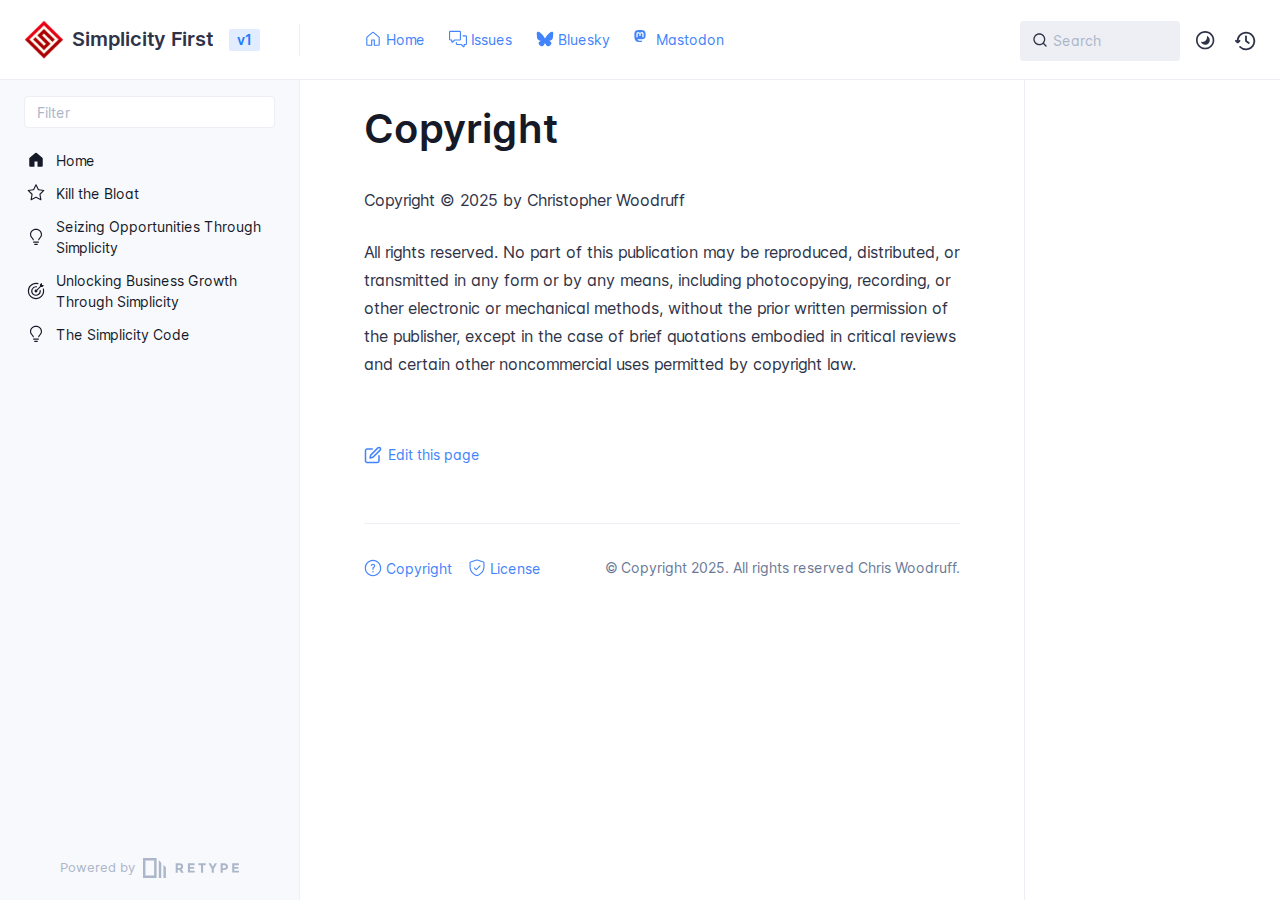
==== commit 9e3ca178: "Refreshes Retype-generated documentation." ====
--- a/copyright/index.html
+++ b/copyright/index.html
@@ -7,7 +7,7 @@
     <meta charset="UTF-8">
     <meta name="viewport" content="width=device-width,initial-scale=1">
     <meta name="turbo-root" content="/simplicity-first-dev">
-    <meta name="turbo-cache-control" content="no-cache" data-turbo-track="reload" data-track-token="3.6.0.796669761945">
+    <meta name="turbo-cache-control" content="no-cache" data-turbo-track="reload" data-track-token="3.6.0.796670060118">
 
     <!-- See retype.com -->
     <meta name="generator" content="Retype 3.6.0">
@@ -35,11 +35,11 @@
     <script data-cfasync="false">(function () { var el = document.documentElement, m = localStorage.getItem("doc_theme"), wm = window.matchMedia; if (m === "dark" || (!m && wm && wm("(prefers-color-scheme: dark)").matches)) { el.classList.add("dark") } else { el.classList.remove("dark") } })();</script>
 
     <link href="../images/favicon.ico" rel="icon">
-    <link href="../resources/css/retype.css?v=3.6.0.796669761945" rel="stylesheet">
-
-    <script data-cfasync="false" src="../resources/js/config.js?v=3.6.0.796669761945" data-turbo-eval="false" defer></script>
+    <link href="../resources/css/retype.css?v=3.6.0.796670060118" rel="stylesheet">
+
+    <script data-cfasync="false" src="../resources/js/config.js?v=3.6.0.796670060118" data-turbo-eval="false" defer></script>
     <script data-cfasync="false" src="../resources/js/retype.js?v=3.6.0" data-turbo-eval="false" defer></script>
-    <script id="lunr-js" data-cfasync="false" src="../resources/js/lunr.js?v=3.6.0.796669761945" data-turbo-eval="false" defer></script>
+    <script id="lunr-js" data-cfasync="false" src="../resources/js/lunr.js?v=3.6.0.796670060118" data-turbo-eval="false" defer></script>
 </head>
 <body>
     <div id="docs-app" class="relative text-base antialiased text-gray-700 bg-white font-body dark:bg-dark-850 dark:text-dark-300">
